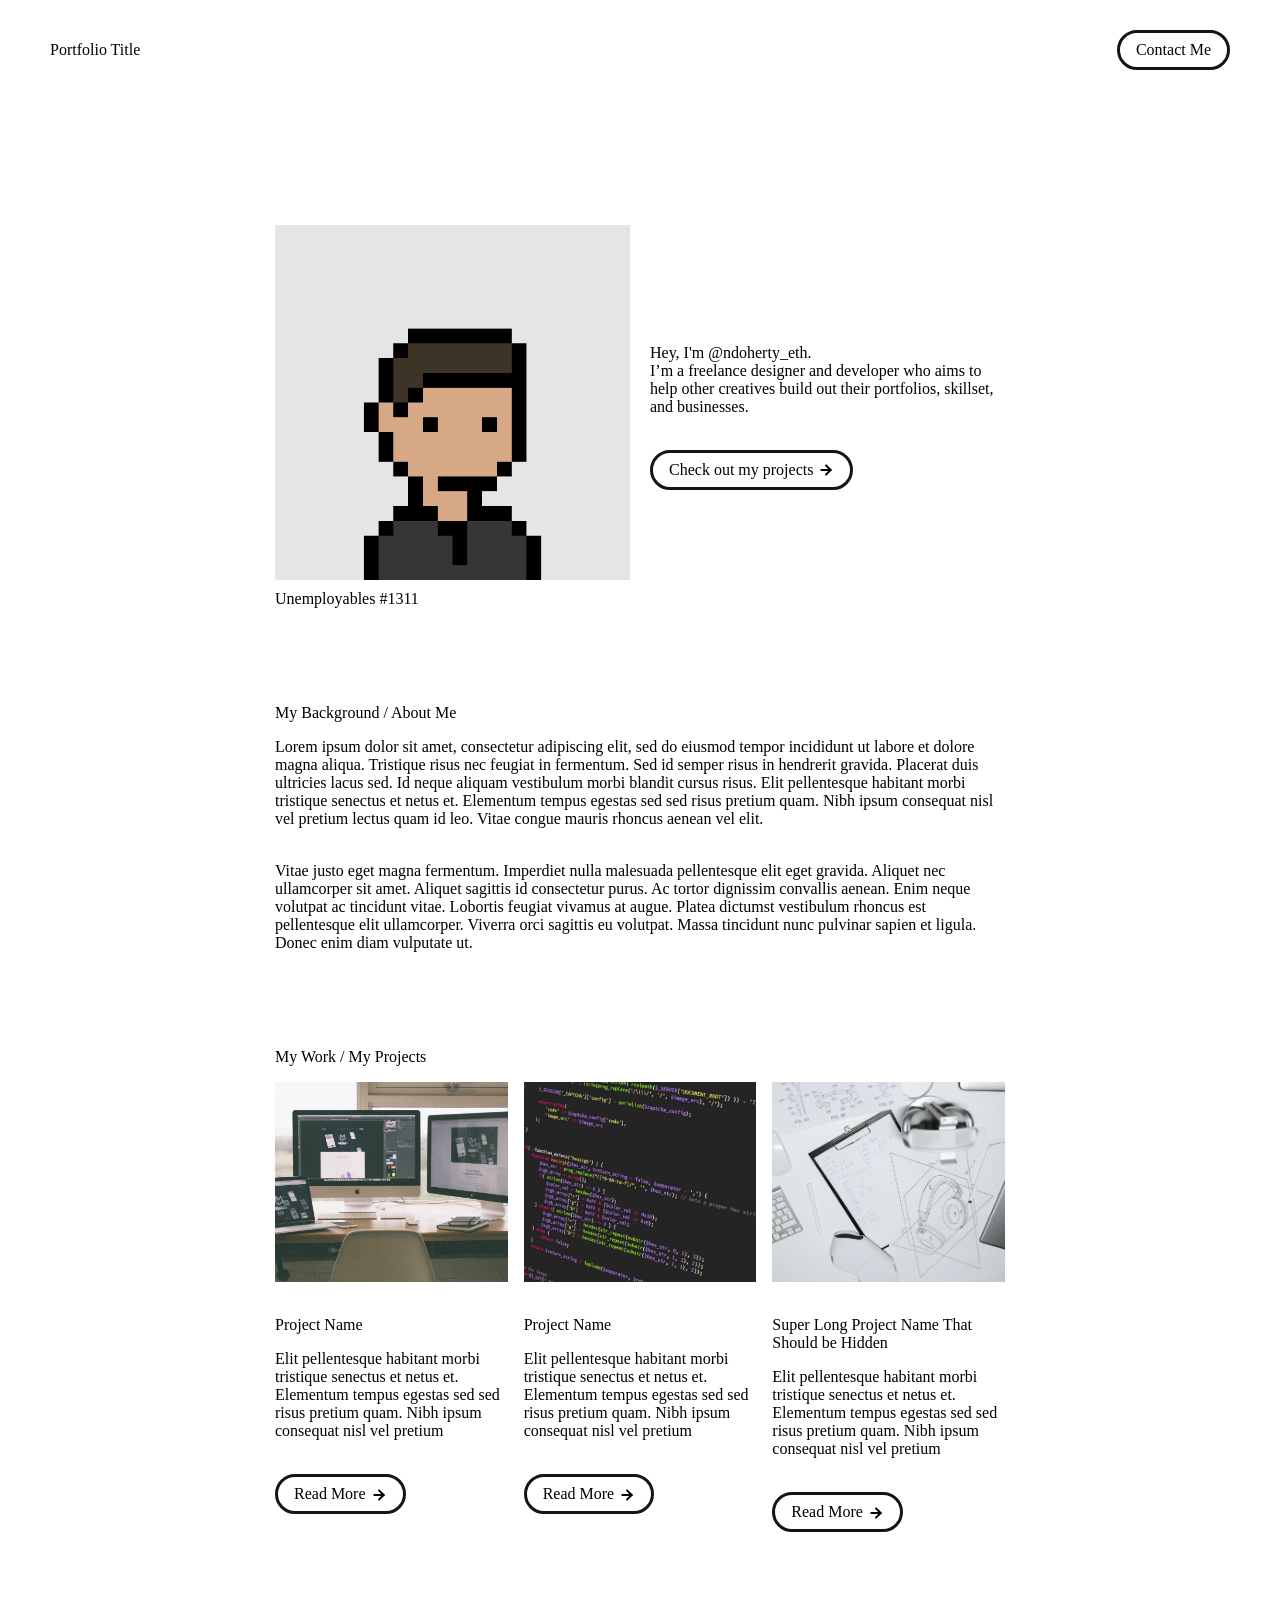
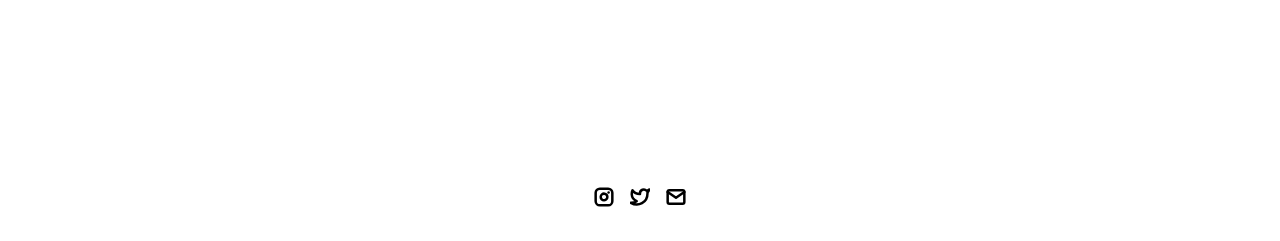
==== index.html @ e349ca85 "init" ====
<!DOCTYPE html>
<html lang="en">
	<head>
		<meta charset="utf-8">

    <!-- 
      TODO

      Upload your Unemployable (or whatever photo you like) to the assets/images folder
      and change the name of the image below to match the uploaded one

      Change the title in the <title> tag to whatever you would like the title of your portfolio to be

      This should be the same across all pages.
     -->
    <link rel="icon" href="./assets/images/1311.png" />
		<title>Unemployables Portfolio</title>
    <meta name="description" content="A portfolio template for the Unemployables community.">
    <meta name="viewport" content="width=device-width, initial-scale=1" />

		<link rel="stylesheet" href="./css/layout.css">
    <link rel="stylesheet" href="./css/typography.css">
    <link rel="stylesheet" href="./css/utilities.css">

		<script defer src="./js/script.js"></script>
	</head>
	<body>
    <!-- NAVBAR -->
    <div class="navbar">
      <a class="nav-title-link" href="./index.html">
        <!-- TODO - Change the "Portfolio Title" to whatever you want displayed in the top left -->
        <span class="nav-title">Portfolio Title</span>
         <!-- TODO - Change the email after 'mailto:' to your email address for contact -->
        <a class="button" href="mailto:whitevans.eth@gmail.com">
          <span class="button-text">Contact Me</span>
        </a>
      </a>
    </div>

    <!-- MAIN PAGE CONTENT -->
    <div id="main-content">

      <!-- PORTFOLIO HEADER -->
      <div id="portfolio-header">
        <div id="portfolio-header-image-container">
          <!-- 
            TODO

            - Change the img "src" attribute to point to the Unemployable image you uploaded (or whatever image).
            - Change the number to point to your Unemployable & replace the OpenSea link with your own
            - If you aren't using an Unemployable as your image, remove the entire "a" element
          -->
          <img src="./assets/images/1311.png" class="portfolio-header-image">
          <a class="no-underline" target="_blank" href="https://opensea.io/assets/0xe0be388ab81c47b0f098d2030a1c9ef190691a8a/1311">
            <span class="image-caption">Unemployables #1311</span>
          </a>
        </div>

          <!-- 
            TODO

            - Change the main-title to whatver you want
            - Change the body-text after that to a quick introduction to what you do
            - Edit the button text if you feel like it. It will link to the projects section below.
          -->
        <div id="portfolio-header-text-container">
            <div class="header-text">
              <span class="main-title">Hey, I'm @ndoherty_eth.</span>
              <div class="body-text">I’m a freelance designer and developer who aims to help other creatives build out their portfolios, skillset, and businesses.</div>
            </div>
            <a class="button" id="my-work-link">
              <span class="button-text">Check out my projects</span> 
              <image src="./assets/icons/arrow-right.svg" class="right-arrow-icon"/>
            </a>
        </div>
      </div>

      <!-- ABOUT SECTION -->
      <!-- 
        TODO

        - Change the subheader-text to whatever header you want
        - Add paragraphs using the <div class="body-text"></div> elements in the "about-section-content"
      -->
      <div id="about-section">
        <span class="subheader-text">My Background / About Me</span>
        <div class="about-section-content">
          <div class="body-text">Lorem ipsum dolor sit amet, consectetur adipiscing elit, sed do eiusmod tempor incididunt ut labore et dolore magna aliqua. Tristique risus nec feugiat in fermentum. Sed id semper risus in hendrerit gravida. Placerat duis ultricies lacus sed. Id neque aliquam vestibulum morbi blandit cursus risus. Elit pellentesque habitant morbi tristique senectus et netus et. Elementum tempus egestas sed sed risus pretium quam. Nibh ipsum consequat nisl vel pretium lectus quam id leo. Vitae congue mauris rhoncus aenean vel elit.</div>
          <div class="body-text">Vitae justo eget magna fermentum. Imperdiet nulla malesuada pellentesque elit eget gravida. Aliquet nec ullamcorper sit amet. Aliquet sagittis id consectetur purus. Ac tortor dignissim convallis aenean. Enim neque volutpat ac tincidunt vitae. Lobortis feugiat vivamus at augue. Platea dictumst vestibulum rhoncus est pellentesque elit ullamcorper. Viverra orci sagittis eu volutpat. Massa tincidunt nunc pulvinar sapien et ligula. Donec enim diam vulputate ut.</div>
        </div>
      </div>

      <!-- PROJECTS / MY WORK SECTION -->
      <div id="my-work-section">
        <!-- TODO - Change the subheader-text to whatever you want the Projects section header to say -->
        <span class="subheader-text">My Work / My Projects</span>

        <div class="projects-container">
          <!-- 
            TODO

            This is where the project cards live. Here's a base level project card for you to copy:
            <div class="project-card">
              <img src="./assets/images/IMAGE_NAME" class="project-image">
              <div class="project-card-text-container">
                <div class="subheader-text project-title">PROJECT_NAME</div>
                <div class="body-text project-card-text">SMALL_PROJECT_DESCRIPTION</div>
              </div>
              <a class="button" href="./project-pages/PROJECT_PAGE_NAME.html">
                <span class="button-text">Read More</span>
                <image src="./assets/icons/arrow-right.svg" class="right-arrow-icon"/>
              </a>
            </div>

            - To add a project to the this area, copy the above, paste it below this comment, and change the following:
                - IMAGE_NAME: the name of the image file in assets/images
                - PROJECT_NAME: the name of the project (keep it short, it only shows 1 line)
                - SMALL_PROJECT_DESCRIPTION: a quick project description (max 4 lines)
                - PROJECT_PAGE_NAME.html: the html filename for the project (must be in project-pages folder)
          -->
          <div class="project-card">
            <img src="./assets/images/desktop.jpeg" class="project-image">
            <div class="project-card-text-container">
              <div class="subheader-text project-title">Project Name</div>
              <div class="body-text project-card-text">Elit pellentesque habitant morbi tristique senectus et netus et. Elementum tempus egestas sed sed risus pretium quam. Nibh ipsum consequat nisl vel pretium</div>
            </div>
            <a class="button" href="./project-pages/project-template.html">
              <span class="button-text">Read More</span>
              <image src="./assets/icons/arrow-right.svg" class="right-arrow-icon"/>
            </a>
          </div>
          <div class="project-card">
            <img src="./assets/images/code.jpeg" class="project-image">
            <div class="project-card-text-container">
              <div class="subheader-text project-title">Project Name</div>
              <div class="body-text project-card-text">Elit pellentesque habitant morbi tristique senectus et netus et. Elementum tempus egestas sed sed risus pretium quam. Nibh ipsum consequat nisl vel pretium</div>
            </div>
            <a class="button" href="./project-pages/project-template.html">
              <span class="button-text">Read More</span>
              <image src="./assets/icons/arrow-right.svg" class="right-arrow-icon"/>
            </a>
          </div>
          <div class="project-card">
            <img src="./assets/images/sketchbook.jpeg" class="project-image">
            <div class="project-card-text-container">
              <div class="subheader-text project-title">Super Long Project Name That Should be Hidden</div>
              <div class="body-text project-card-text">Elit pellentesque habitant morbi tristique senectus et netus et. Elementum tempus egestas sed sed risus pretium quam. Nibh ipsum consequat nisl vel pretium</div>
            </div>
            <a class="button" href="./project-pages/project-template.html">
              <span class="button-text">Read More</span>
              <image src="./assets/icons/arrow-right.svg" class="right-arrow-icon"/>
            </a>
          </div>
        </div>
      </div>
    </div>

    <!-- FOOTER -->
    <div id="footer">
      <!-- 
        TODO - Change href to your Instagram account (can also delete entire "a" element if no Instagram) 

        This should be the same across all pages.
      -->
      <a class="icon-link" target="_blank" href="https://twitter.com/whitevans_eth">
        <image src="./assets/icons/instagram.svg" class="footer-icon"/>
      </a>
      <!-- 
        TODO - Change href to your Twitter account (can also delete entire "a" element if no Twitter) 
      
        This should be the same across all pages.
      -->
      <a class="icon-link" target="_blank" href="https://twitter.com/whitevans_eth">
        <image src="./assets/icons/twitter.svg" class="footer-icon"/>
      </a>
      <!-- 
        TODO - Change the email after "mailto" to your contact email 
      
        This should be the same across all pages.
      -->
      <a class="icon-link" href="mailto:whitevans.eth@gmail.com">
        <image src="./assets/icons/mail.svg" class="footer-icon"/>
      </a>
    </div>

	</body>
</html>
---- css/layout.css ----
* {
  box-sizing: border-box;
}

html {
  text-size-adjust: none;
  -webkit-text-size-adjust: none;
  -moz-text-size-adjust: none;
  -ms-text-size-adjust: none;
}

body {
  margin: 0;
  -webkit-font-smoothing: antialiased;
  -moz-osx-font-smoothing: grayscale;
}




/* Main Page Layout */

#main-content {
  margin: 225px 425px;
  display: flex;
  flex-direction: column;
  gap: 96px;
}




/* Portfolio Header */

#portfolio-header {
  display: flex;
  gap: 20px;
  align-items: center;
}

#portfolio-header-image-container {
  display: flex;
  flex-direction: column;
  gap: 10px;
  flex-basis: 50%;
}

.portfolio-header-image {
  width: 100%;
  height: auto;
}

#portfolio-header-text-container {
  display: flex;
  flex-direction: column;
  gap: 34px;
  flex-basis: 50%;
}




/* About Section */

#about-section {
  display: flex;
  flex-direction: column;
  gap: 16px;
}

.about-section-content {
  display: flex;
  flex-direction: column;
  gap: 34px;
}




/* Project Section */

#my-work-section {
  display: flex;
  flex-direction: column;
  gap: 16px;
}

.projects-container {
  display: flex;
  gap: 34px 16px;
  flex-wrap: wrap;
}

    /* Project Cards */

    .project-card {
      max-width: calc((100% - 32px) / 3);
      display: flex;
      flex-direction: column;
      gap: 34px;
    }

    .project-card-text-container {
      flex-direction: column;
      display: flex;
      gap: 16px
    }

    .project-image {
      width: 100%;
      height: 200px;
      object-fit: cover;
      object-position: center;
    }




/* Project Pages */

#project-header {
  display: flex;
  flex-direction: column;
  gap: 16px;
}

.project-header-image {
  width: 100%;
  height: auto;
}

#project-details {
  display: flex;
  flex-direction: column;
  gap: 16px;
}

.project-details-content {
  display: flex;
  flex-direction: column;
  gap: 34px;
}

    /* Project Gallery */

    #project-gallery {
      display: flex;
      flex-direction: column;
      gap: 16px;
    }

    .project-gallery-content {
      display: flex;
      flex-wrap: wrap;
      gap: 34px 16px;
    }

    .gallery-image-container {
      width: 100%;
      display: flex;
      flex-direction: column;
      gap: 10px;
    }

    .gallery-image-container.half-width {
      width: calc((100% - 16px) / 2);
    }

    .gallery-image {
      width: 100%;
      height: auto;
    }


/* Extra Extra large devices (large laptops and desktops, 1200px and below) */
@media only screen and (max-width: 1600px) {
  #main-content {
    margin: 225px 275px;
  }
}

/* Extra large devices (large laptops and desktops, 1200px and below) */
@media only screen and (max-width: 1200px) {
  #main-content {
    margin: 225px 175px;
  }
}

/* Large devices (laptops/desktops, 1000px and below) */
@media only screen and (max-width: 1000px) {
  #main-content {
    margin: 225px 75px;
  }
}

/* Small devices (portrait tablets and large phones, 800px and below) */
@media only screen and (max-width: 800px) {
  #main-content {
    margin: 150px 50px;
  }

  #portfolio-header {
    flex-direction: column;
  }

  .project-card {
    max-width: calc((100% - 16px) / 2);
  }
}

/* Small devices (portrait tablets and large phones, 600px and below) */
@media only screen and (max-width: 600px) {
  #main-content {
    margin: 125px 20px;
  }

  .project-card {
    max-width: 100%;
  }
}
---- css/utilities.css ----
/* Icons */

.right-arrow-icon {
  width: 16px;
  height: 16px;
  margin-top: 1px;
}

.footer-icon {
  width: 20px;
  height: 20px;
}

a.icon-link {
  transition: transform 200ms ease-in-out;
}

a.icon-link:hover {
  cursor: pointer;
  stroke-width: 5;
  margin: 0;
  transform: rotate(15deg);
}


/* Navbar Styling */

.navbar {
  width: 100%;
  padding: 30px 50px;
  display: flex;
  justify-content: space-between;
  align-items: center;
  position: fixed;
  top: 0;
  left: 0;
}

.nav-title-link {
  color: black;
  text-decoration: none;
}

.nav-title-link:hover {
  text-decoration: underline;
}

/* Small devices (portrait tablets and large phones, 800px and below) */
@media only screen and (max-width: 800px) {
  .navbar {
    padding: 20px 20px;
    background-color: white
  }
}


/* Button Styling */

a.button {
  padding: 8px 16px;
  border: 3px solid #141414;
  border-radius: 50px;
  color: black;
  text-decoration: none;
  width: fit-content;
  display: flex;
  gap: 5px;
  align-items: center;
}

a.button:hover {
  text-decoration: underline;
  text-decoration-thickness: 2px;
  cursor: pointer;
}


/* Footer Styling */

#footer {
  width: 100%;
  display: flex;
  padding: 30px 50px;
  justify-content: center;
  align-items: center;
  gap: 16px;
}

/* Link Styling */
a.no-underline {
  text-decoration: none;
  color: black
}

a.no-underline:hover {
  text-decoration: underline;
  cursor: pointer;
}

/* Small devices (portrait tablets and large phones, 800px and below) */
@media only screen and (max-width: 800px) {
  #footer {
    padding: 20px 20px;
  }
}
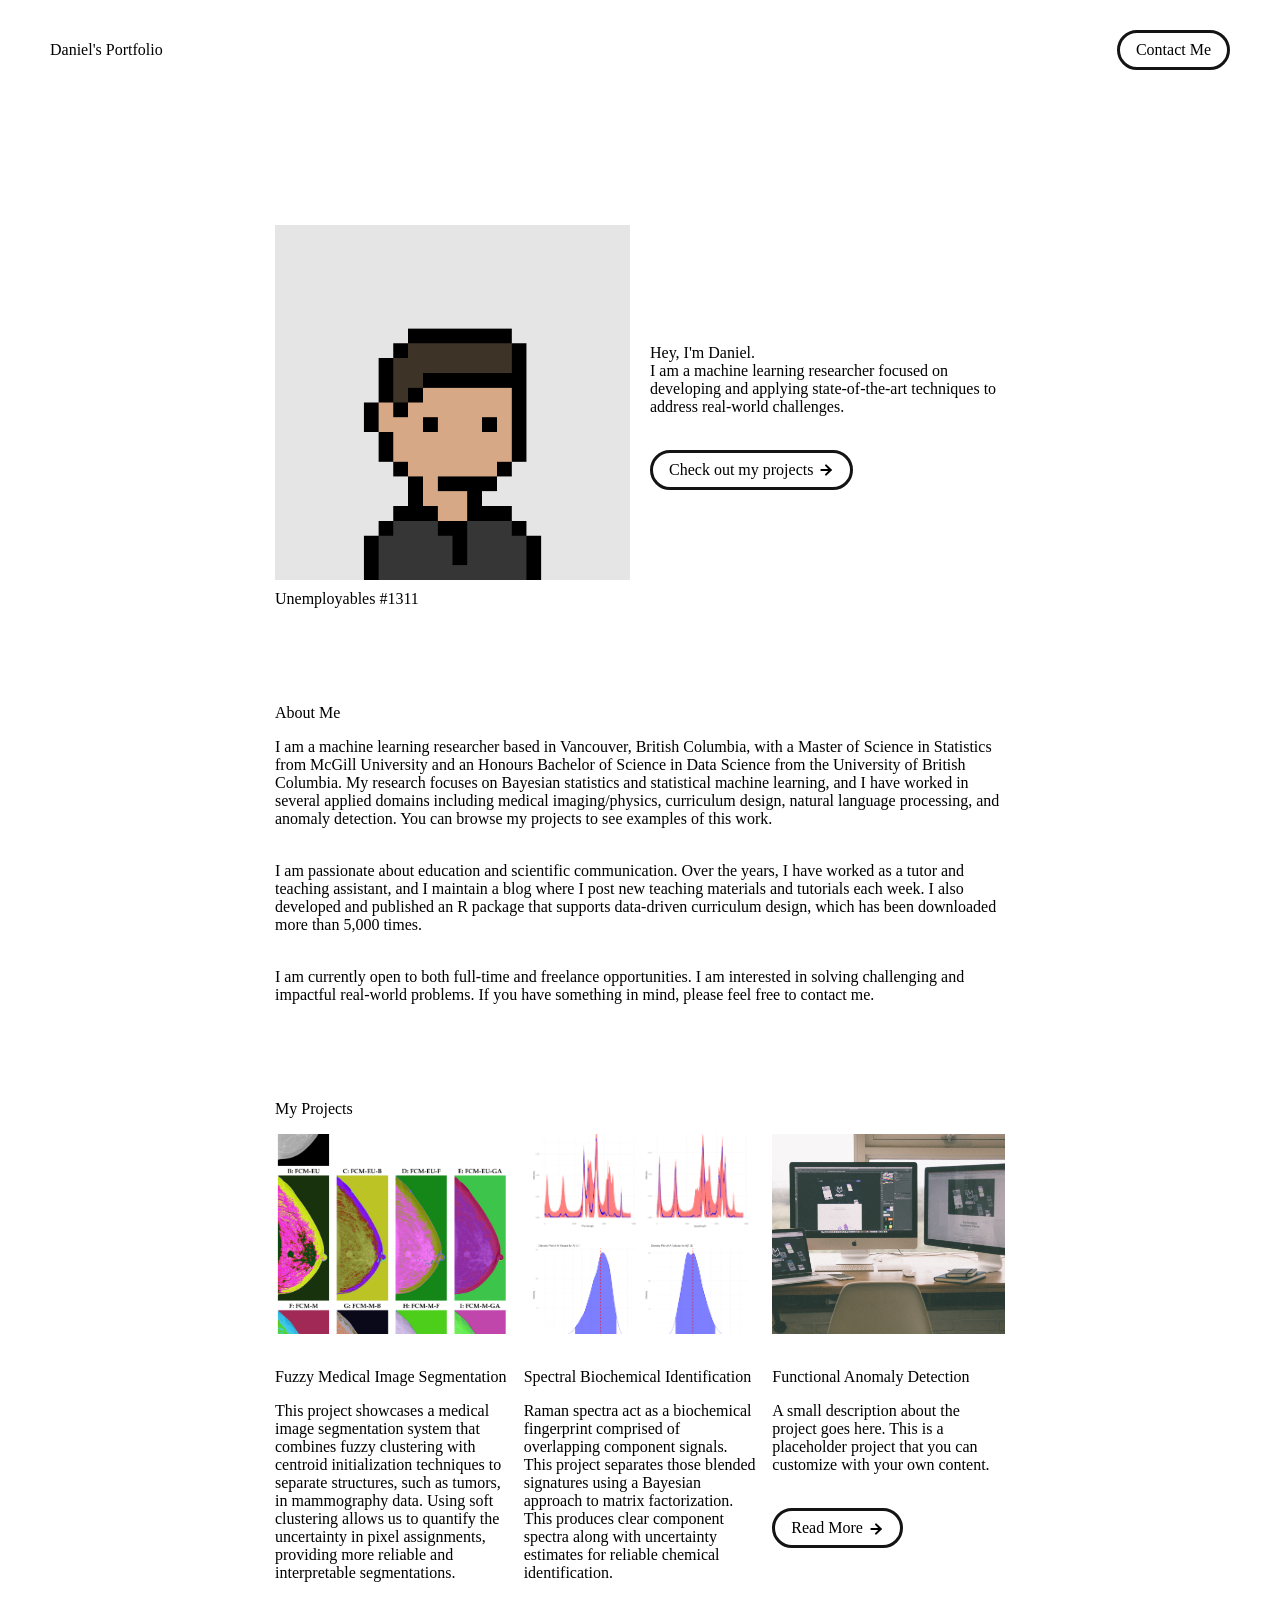
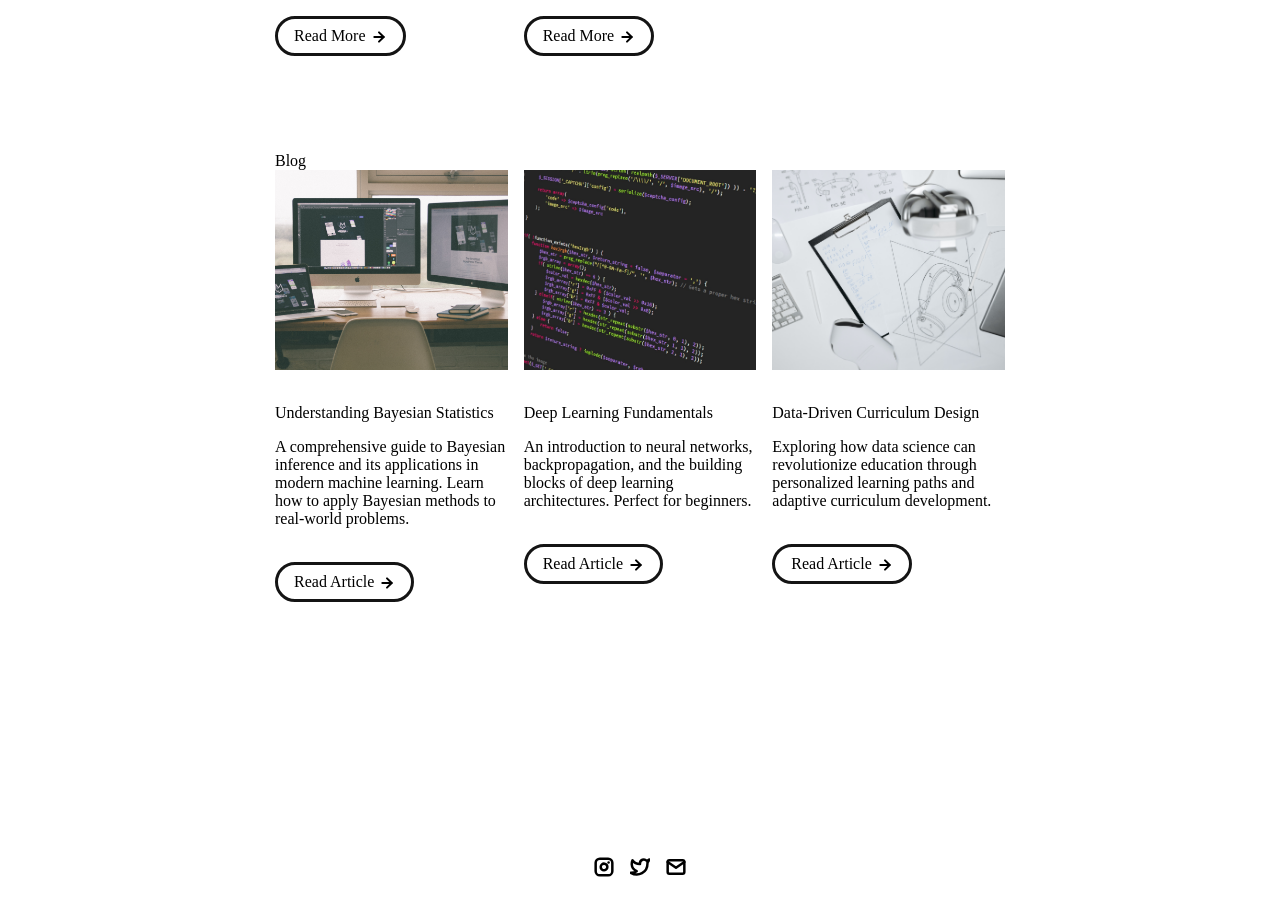
==== commit b70ba32a: "added 3 projects" ====
--- a/index.html
+++ b/index.html
@@ -29,9 +29,9 @@
     <div class="navbar">
       <a class="nav-title-link" href="./index.html">
         <!-- TODO - Change the "Portfolio Title" to whatever you want displayed in the top left -->
-        <span class="nav-title">Portfolio Title</span>
+        <span class="nav-title">Daniel's Portfolio</span>
          <!-- TODO - Change the email after 'mailto:' to your email address for contact -->
-        <a class="button" href="mailto:whitevans.eth@gmail.com">
+        <a class="button" href="mailto:danielakrasnov@outlook.com">
           <span class="button-text">Contact Me</span>
         </a>
       </a>
@@ -65,8 +65,8 @@
           -->
         <div id="portfolio-header-text-container">
             <div class="header-text">
-              <span class="main-title">Hey, I'm @ndoherty_eth.</span>
-              <div class="body-text">I’m a freelance designer and developer who aims to help other creatives build out their portfolios, skillset, and businesses.</div>
+              <span class="main-title">Hey, I'm Daniel.</span>
+              <div class="body-text">I am a machine learning researcher focused on developing and applying state-of-the-art techniques to address real-world challenges.</div>
             </div>
             <a class="button" id="my-work-link">
               <span class="button-text">Check out my projects</span> 
@@ -83,17 +83,18 @@
         - Add paragraphs using the <div class="body-text"></div> elements in the "about-section-content"
       -->
       <div id="about-section">
-        <span class="subheader-text">My Background / About Me</span>
+        <span class="subheader-text">About Me</span>
         <div class="about-section-content">
-          <div class="body-text">Lorem ipsum dolor sit amet, consectetur adipiscing elit, sed do eiusmod tempor incididunt ut labore et dolore magna aliqua. Tristique risus nec feugiat in fermentum. Sed id semper risus in hendrerit gravida. Placerat duis ultricies lacus sed. Id neque aliquam vestibulum morbi blandit cursus risus. Elit pellentesque habitant morbi tristique senectus et netus et. Elementum tempus egestas sed sed risus pretium quam. Nibh ipsum consequat nisl vel pretium lectus quam id leo. Vitae congue mauris rhoncus aenean vel elit.</div>
-          <div class="body-text">Vitae justo eget magna fermentum. Imperdiet nulla malesuada pellentesque elit eget gravida. Aliquet nec ullamcorper sit amet. Aliquet sagittis id consectetur purus. Ac tortor dignissim convallis aenean. Enim neque volutpat ac tincidunt vitae. Lobortis feugiat vivamus at augue. Platea dictumst vestibulum rhoncus est pellentesque elit ullamcorper. Viverra orci sagittis eu volutpat. Massa tincidunt nunc pulvinar sapien et ligula. Donec enim diam vulputate ut.</div>
+          <div class="body-text">I am a machine learning researcher based in Vancouver, British Columbia, with a Master of Science in Statistics from McGill University and an Honours Bachelor of Science in Data Science from the University of British Columbia. My research focuses on Bayesian statistics and statistical machine learning, and I have worked in several applied domains including medical imaging/physics, curriculum design, natural language processing, and anomaly detection. You can browse my projects to see examples of this work.</div>
+          <div class="body-text">I am passionate about education and scientific communication. Over the years, I have worked as a tutor and teaching assistant, and I maintain a blog where I post new teaching materials and tutorials each week. I also developed and published an R package that supports data-driven curriculum design, which has been downloaded more than 5,000 times.</div>
+           <div class="body-text">I am currently open to both full-time and freelance opportunities. I am interested in solving challenging and impactful real-world problems. If you have something in mind, please feel free to contact me.</div>
         </div>
       </div>
 
       <!-- PROJECTS / MY WORK SECTION -->
       <div id="my-work-section">
         <!-- TODO - Change the subheader-text to whatever you want the Projects section header to say -->
-        <span class="subheader-text">My Work / My Projects</span>
+        <span class="subheader-text">My Projects</span>
 
         <div class="projects-container">
           <!-- 
@@ -111,6 +112,7 @@
                 <image src="./assets/icons/arrow-right.svg" class="right-arrow-icon"/>
               </a>
             </div>
+            
 
             - To add a project to the this area, copy the above, paste it below this comment, and change the following:
                 - IMAGE_NAME: the name of the image file in assets/images
@@ -118,36 +120,82 @@
                 - SMALL_PROJECT_DESCRIPTION: a quick project description (max 4 lines)
                 - PROJECT_PAGE_NAME.html: the html filename for the project (must be in project-pages folder)
           -->
+
+               <div class="project-card">
+              <img src="./assets/images/entropy.png" class="project-image">
+              <div class="project-card-text-container">
+                <div class="subheader-text project-title">Fuzzy Medical Image Segmentation</div>
+                <div class="body-text project-card-text">This project showcases a medical image segmentation system that combines fuzzy clustering with centroid initialization techniques to separate structures, such as tumors, in mammography data. Using soft clustering allows us to quantify the uncertainty in pixel assignments, providing more reliable and interpretable segmentations.</div>
+              </div>
+              <a class="button" href="./project-pages/project-1.html">
+                <span class="button-text">Read More</span>
+                <image src="./assets/icons/arrow-right.svg" class="right-arrow-icon"/>
+              </a>
+            </div>
+
+          <div class="project-card">
+            <img src="./assets/images/project-2-img-1.PNG" class="project-image">
+            <div class="project-card-text-container">
+              <div class="subheader-text project-title">Spectral Biochemical Identification</div>
+              <div class="body-text project-card-text">Raman spectra act as a biochemical fingerprint comprised of overlapping component signals. This project separates those blended signatures using a Bayesian approach to matrix factorization. This produces clear component spectra along with uncertainty estimates for reliable chemical identification.  
+
+              </div>
+            </div>
+            <a class="button" href="./project-pages/project-2.html">
+              <span class="button-text">Read More</span>
+              <image src="./assets/icons/arrow-right.svg" class="right-arrow-icon"/>
+            </a>
+          </div>
+
           <div class="project-card">
             <img src="./assets/images/desktop.jpeg" class="project-image">
             <div class="project-card-text-container">
-              <div class="subheader-text project-title">Project Name</div>
-              <div class="body-text project-card-text">Elit pellentesque habitant morbi tristique senectus et netus et. Elementum tempus egestas sed sed risus pretium quam. Nibh ipsum consequat nisl vel pretium</div>
-            </div>
-            <a class="button" href="./project-pages/project-template.html">
+              <div class="subheader-text project-title">Functional Anomaly Detection</div>
+              <div class="body-text project-card-text">A small description about the project goes here. This is a placeholder project that you can customize with your own content.</div>
+            </div>
+            <a class="button" href="./project-pages/project-3.html">
               <span class="button-text">Read More</span>
               <image src="./assets/icons/arrow-right.svg" class="right-arrow-icon"/>
             </a>
           </div>
+        </div>
+      </div>
+
+      <!-- BLOG SECTION -->
+      <div id="blog-section">
+        <span class="subheader-text">Blog</span>
+
+        <div class="projects-container">
+          <div class="project-card">
+            <img src="./assets/images/desktop.jpeg" class="project-image">
+            <div class="project-card-text-container">
+              <div class="subheader-text project-title">Understanding Bayesian Statistics</div>
+              <div class="body-text project-card-text">A comprehensive guide to Bayesian inference and its applications in modern machine learning. Learn how to apply Bayesian methods to real-world problems.</div>
+            </div>
+            <a class="button" href="./blog-pages/article-1.html">
+              <span class="button-text">Read Article</span>
+              <image src="./assets/icons/arrow-right.svg" class="right-arrow-icon"/>
+            </a>
+          </div>
           <div class="project-card">
             <img src="./assets/images/code.jpeg" class="project-image">
             <div class="project-card-text-container">
-              <div class="subheader-text project-title">Project Name</div>
-              <div class="body-text project-card-text">Elit pellentesque habitant morbi tristique senectus et netus et. Elementum tempus egestas sed sed risus pretium quam. Nibh ipsum consequat nisl vel pretium</div>
-            </div>
-            <a class="button" href="./project-pages/project-template.html">
-              <span class="button-text">Read More</span>
+              <div class="subheader-text project-title">Deep Learning Fundamentals</div>
+              <div class="body-text project-card-text">An introduction to neural networks, backpropagation, and the building blocks of deep learning architectures. Perfect for beginners.</div>
+            </div>
+            <a class="button" href="./blog-pages/article-2.html">
+              <span class="button-text">Read Article</span>
               <image src="./assets/icons/arrow-right.svg" class="right-arrow-icon"/>
             </a>
           </div>
           <div class="project-card">
             <img src="./assets/images/sketchbook.jpeg" class="project-image">
             <div class="project-card-text-container">
-              <div class="subheader-text project-title">Super Long Project Name That Should be Hidden</div>
-              <div class="body-text project-card-text">Elit pellentesque habitant morbi tristique senectus et netus et. Elementum tempus egestas sed sed risus pretium quam. Nibh ipsum consequat nisl vel pretium</div>
-            </div>
-            <a class="button" href="./project-pages/project-template.html">
-              <span class="button-text">Read More</span>
+              <div class="subheader-text project-title">Data-Driven Curriculum Design</div>
+              <div class="body-text project-card-text">Exploring how data science can revolutionize education through personalized learning paths and adaptive curriculum development.</div>
+            </div>
+            <a class="button" href="./blog-pages/article-3.html">
+              <span class="button-text">Read Article</span>
               <image src="./assets/icons/arrow-right.svg" class="right-arrow-icon"/>
             </a>
           </div>
@@ -178,7 +226,7 @@
       
         This should be the same across all pages.
       -->
-      <a class="icon-link" href="mailto:whitevans.eth@gmail.com">
+      <a class="icon-link" href="mailto:danielakrasnov@outlook.com">
         <image src="./assets/icons/mail.svg" class="footer-icon"/>
       </a>
     </div>
--- a/css/layout.css
+++ b/css/layout.css
@@ -126,6 +126,7 @@
 
 .project-header-image {
   width: 100%;
+  max-width: 600px;
   height: auto;
 }
 
@@ -168,6 +169,7 @@
 
     .gallery-image {
       width: 100%;
+      max-width: 500px;
       height: auto;
     }
 
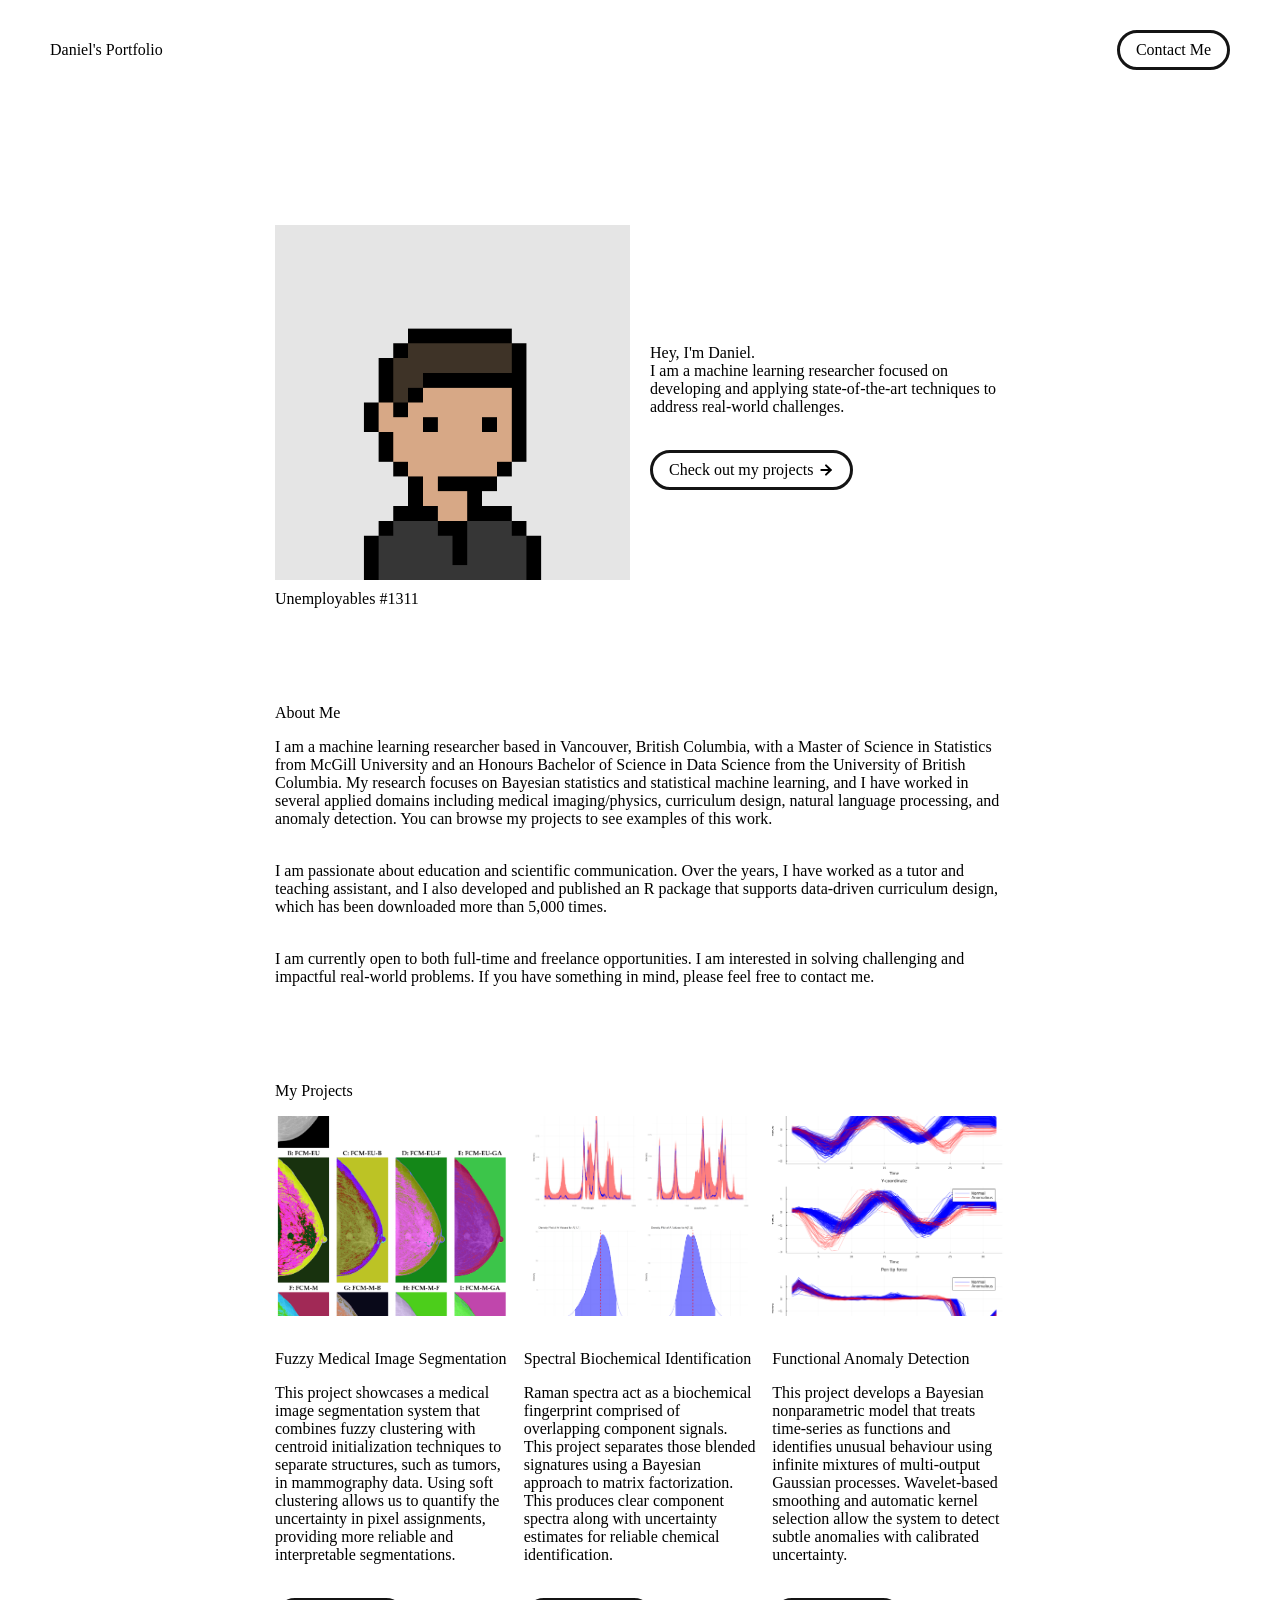
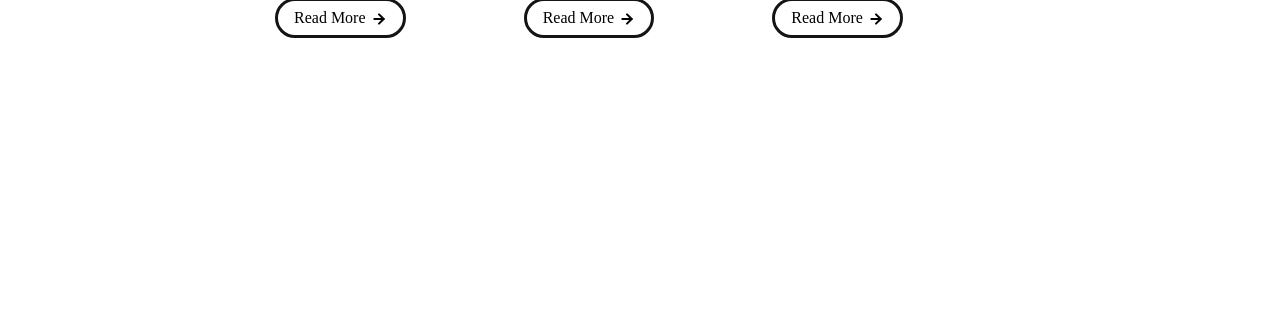
==== commit 67e420c2: "base done" ====
--- a/index.html
+++ b/index.html
@@ -86,7 +86,8 @@
         <span class="subheader-text">About Me</span>
         <div class="about-section-content">
           <div class="body-text">I am a machine learning researcher based in Vancouver, British Columbia, with a Master of Science in Statistics from McGill University and an Honours Bachelor of Science in Data Science from the University of British Columbia. My research focuses on Bayesian statistics and statistical machine learning, and I have worked in several applied domains including medical imaging/physics, curriculum design, natural language processing, and anomaly detection. You can browse my projects to see examples of this work.</div>
-          <div class="body-text">I am passionate about education and scientific communication. Over the years, I have worked as a tutor and teaching assistant, and I maintain a blog where I post new teaching materials and tutorials each week. I also developed and published an R package that supports data-driven curriculum design, which has been downloaded more than 5,000 times.</div>
+          <div class="body-text">I am passionate about education and scientific communication. Over the years, I have worked as a tutor and teaching assistant, and I also developed and published an R package that supports data-driven curriculum design, which has been downloaded more than 5,000 times.</div>
+          <!-- <div class="body-text">I am passionate about education and scientific communication. Over the years, I have worked as a tutor and teaching assistant, and I maintain a blog where I post new teaching materials and tutorials each week. I also developed and published an R package that supports data-driven curriculum design, which has been downloaded more than 5,000 times.</div> -->
            <div class="body-text">I am currently open to both full-time and freelance opportunities. I am interested in solving challenging and impactful real-world problems. If you have something in mind, please feel free to contact me.</div>
         </div>
       </div>
@@ -148,10 +149,10 @@
           </div>
 
           <div class="project-card">
-            <img src="./assets/images/desktop.jpeg" class="project-image">
+            <img src="./assets/images/project-3-img-1.png" class="project-image">
             <div class="project-card-text-container">
               <div class="subheader-text project-title">Functional Anomaly Detection</div>
-              <div class="body-text project-card-text">A small description about the project goes here. This is a placeholder project that you can customize with your own content.</div>
+              <div class="body-text project-card-text">This project develops a Bayesian nonparametric model that treats time-series as functions and identifies unusual behaviour using infinite mixtures of multi-output Gaussian processes. Wavelet-based smoothing and automatic kernel selection allow the system to detect subtle anomalies with calibrated uncertainty.</div>
             </div>
             <a class="button" href="./project-pages/project-3.html">
               <span class="button-text">Read More</span>
@@ -162,7 +163,7 @@
       </div>
 
       <!-- BLOG SECTION -->
-      <div id="blog-section">
+      <!-- <div id="blog-section">
         <span class="subheader-text">Blog</span>
 
         <div class="projects-container">
@@ -200,35 +201,11 @@
             </a>
           </div>
         </div>
-      </div>
+      </div> -->
     </div>
 
     <!-- FOOTER -->
     <div id="footer">
-      <!-- 
-        TODO - Change href to your Instagram account (can also delete entire "a" element if no Instagram) 
-
-        This should be the same across all pages.
-      -->
-      <a class="icon-link" target="_blank" href="https://twitter.com/whitevans_eth">
-        <image src="./assets/icons/instagram.svg" class="footer-icon"/>
-      </a>
-      <!-- 
-        TODO - Change href to your Twitter account (can also delete entire "a" element if no Twitter) 
-      
-        This should be the same across all pages.
-      -->
-      <a class="icon-link" target="_blank" href="https://twitter.com/whitevans_eth">
-        <image src="./assets/icons/twitter.svg" class="footer-icon"/>
-      </a>
-      <!-- 
-        TODO - Change the email after "mailto" to your contact email 
-      
-        This should be the same across all pages.
-      -->
-      <a class="icon-link" href="mailto:danielakrasnov@outlook.com">
-        <image src="./assets/icons/mail.svg" class="footer-icon"/>
-      </a>
     </div>
 
 	</body>
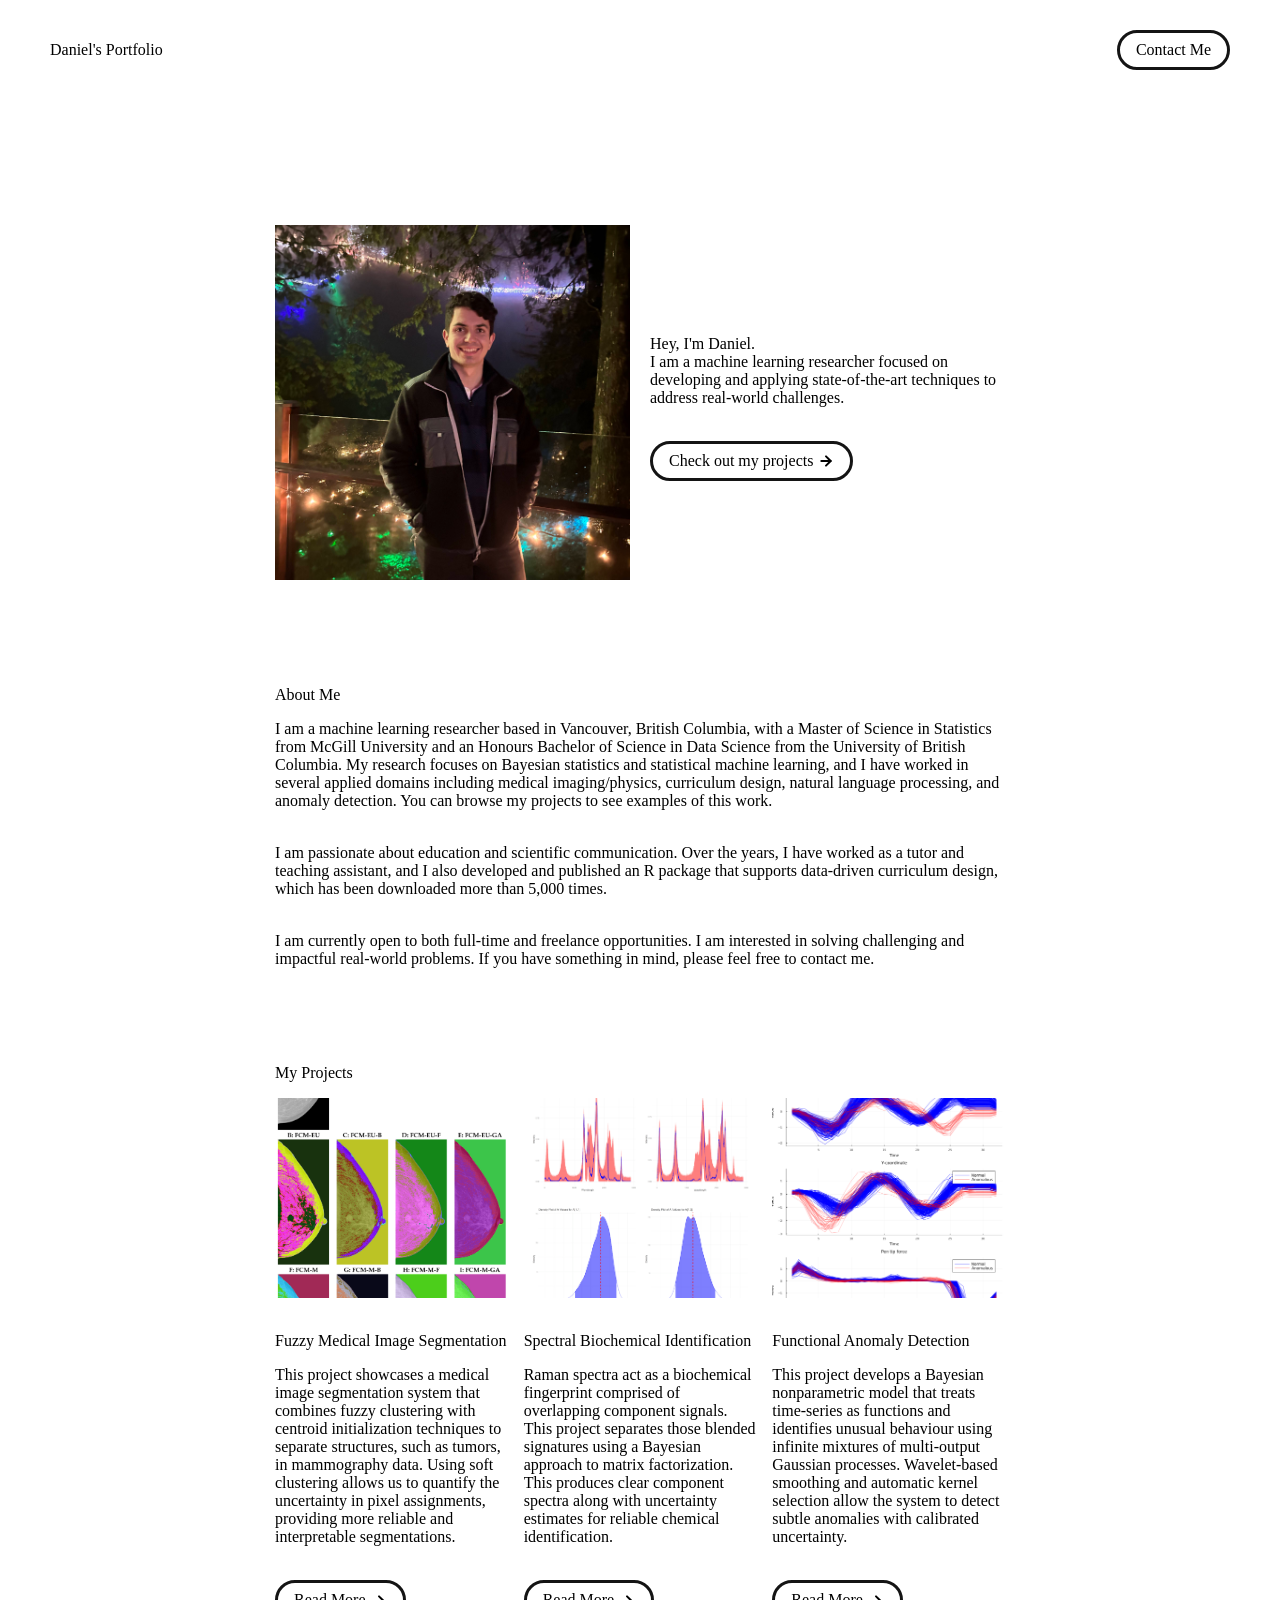
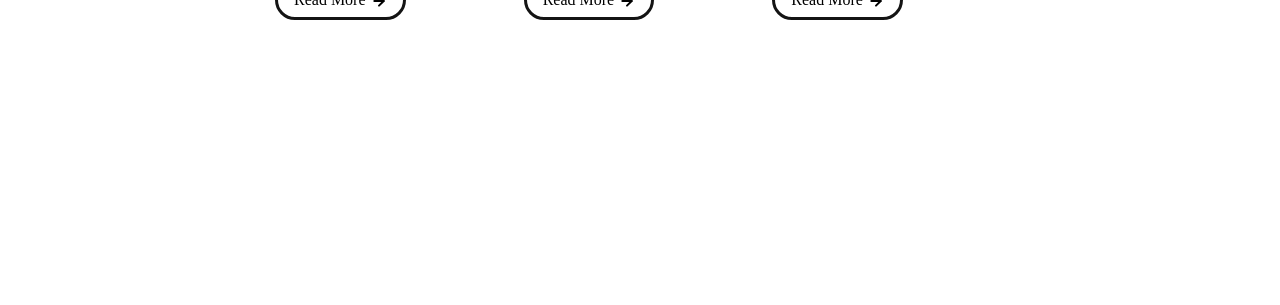
==== commit 7d78529f: "added project 2" ====
--- a/index.html
+++ b/index.html
@@ -13,8 +13,8 @@
 
       This should be the same across all pages.
      -->
-    <link rel="icon" href="./assets/images/1311.png" />
-		<title>Unemployables Portfolio</title>
+    <!-- <link rel="icon" href="./assets/images/1311.png" /> -->
+		<title>Daniel's Portfolio</title>
     <meta name="description" content="A portfolio template for the Unemployables community.">
     <meta name="viewport" content="width=device-width, initial-scale=1" />
 
@@ -50,9 +50,9 @@
             - Change the number to point to your Unemployable & replace the OpenSea link with your own
             - If you aren't using an Unemployable as your image, remove the entire "a" element
           -->
-          <img src="./assets/images/1311.png" class="portfolio-header-image">
+          <img src="./assets/images/Profile Pics-1-001/Profile Pics/profpic3.HEIC" class="portfolio-header-image">
           <a class="no-underline" target="_blank" href="https://opensea.io/assets/0xe0be388ab81c47b0f098d2030a1c9ef190691a8a/1311">
-            <span class="image-caption">Unemployables #1311</span>
+            <span class="image-caption"></span>
           </a>
         </div>
 
@@ -128,7 +128,7 @@
                 <div class="subheader-text project-title">Fuzzy Medical Image Segmentation</div>
                 <div class="body-text project-card-text">This project showcases a medical image segmentation system that combines fuzzy clustering with centroid initialization techniques to separate structures, such as tumors, in mammography data. Using soft clustering allows us to quantify the uncertainty in pixel assignments, providing more reliable and interpretable segmentations.</div>
               </div>
-              <a class="button" href="./project-pages/project-1.html">
+              <a class="button" href="./assets/projects/FCM project/example.html">
                 <span class="button-text">Read More</span>
                 <image src="./assets/icons/arrow-right.svg" class="right-arrow-icon"/>
               </a>
@@ -154,7 +154,7 @@
               <div class="subheader-text project-title">Functional Anomaly Detection</div>
               <div class="body-text project-card-text">This project develops a Bayesian nonparametric model that treats time-series as functions and identifies unusual behaviour using infinite mixtures of multi-output Gaussian processes. Wavelet-based smoothing and automatic kernel selection allow the system to detect subtle anomalies with calibrated uncertainty.</div>
             </div>
-            <a class="button" href="./project-pages/project-3.html">
+            <a class="button" href="./assets/projects/WICMAD Project/wicmad_method_example.html">
               <span class="button-text">Read More</span>
               <image src="./assets/icons/arrow-right.svg" class="right-arrow-icon"/>
             </a>
--- a/css/layout.css
+++ b/css/layout.css
@@ -48,6 +48,18 @@
 .portfolio-header-image {
   width: 100%;
   height: auto;
+  /* Crop options - choose one style: */
+  
+  /* Option 1: Square crop */
+  aspect-ratio: 1;
+  object-fit: cover;
+  object-position: center;
+  
+  /* Option 2: Circular crop (round profile picture) - uncomment to use */
+  /* border-radius: 50%; */
+  
+  /* Option 3: Custom aspect ratio (e.g., 4:3) - uncomment and modify */
+  /* aspect-ratio: 4 / 3; */
 }
 
 #portfolio-header-text-container {
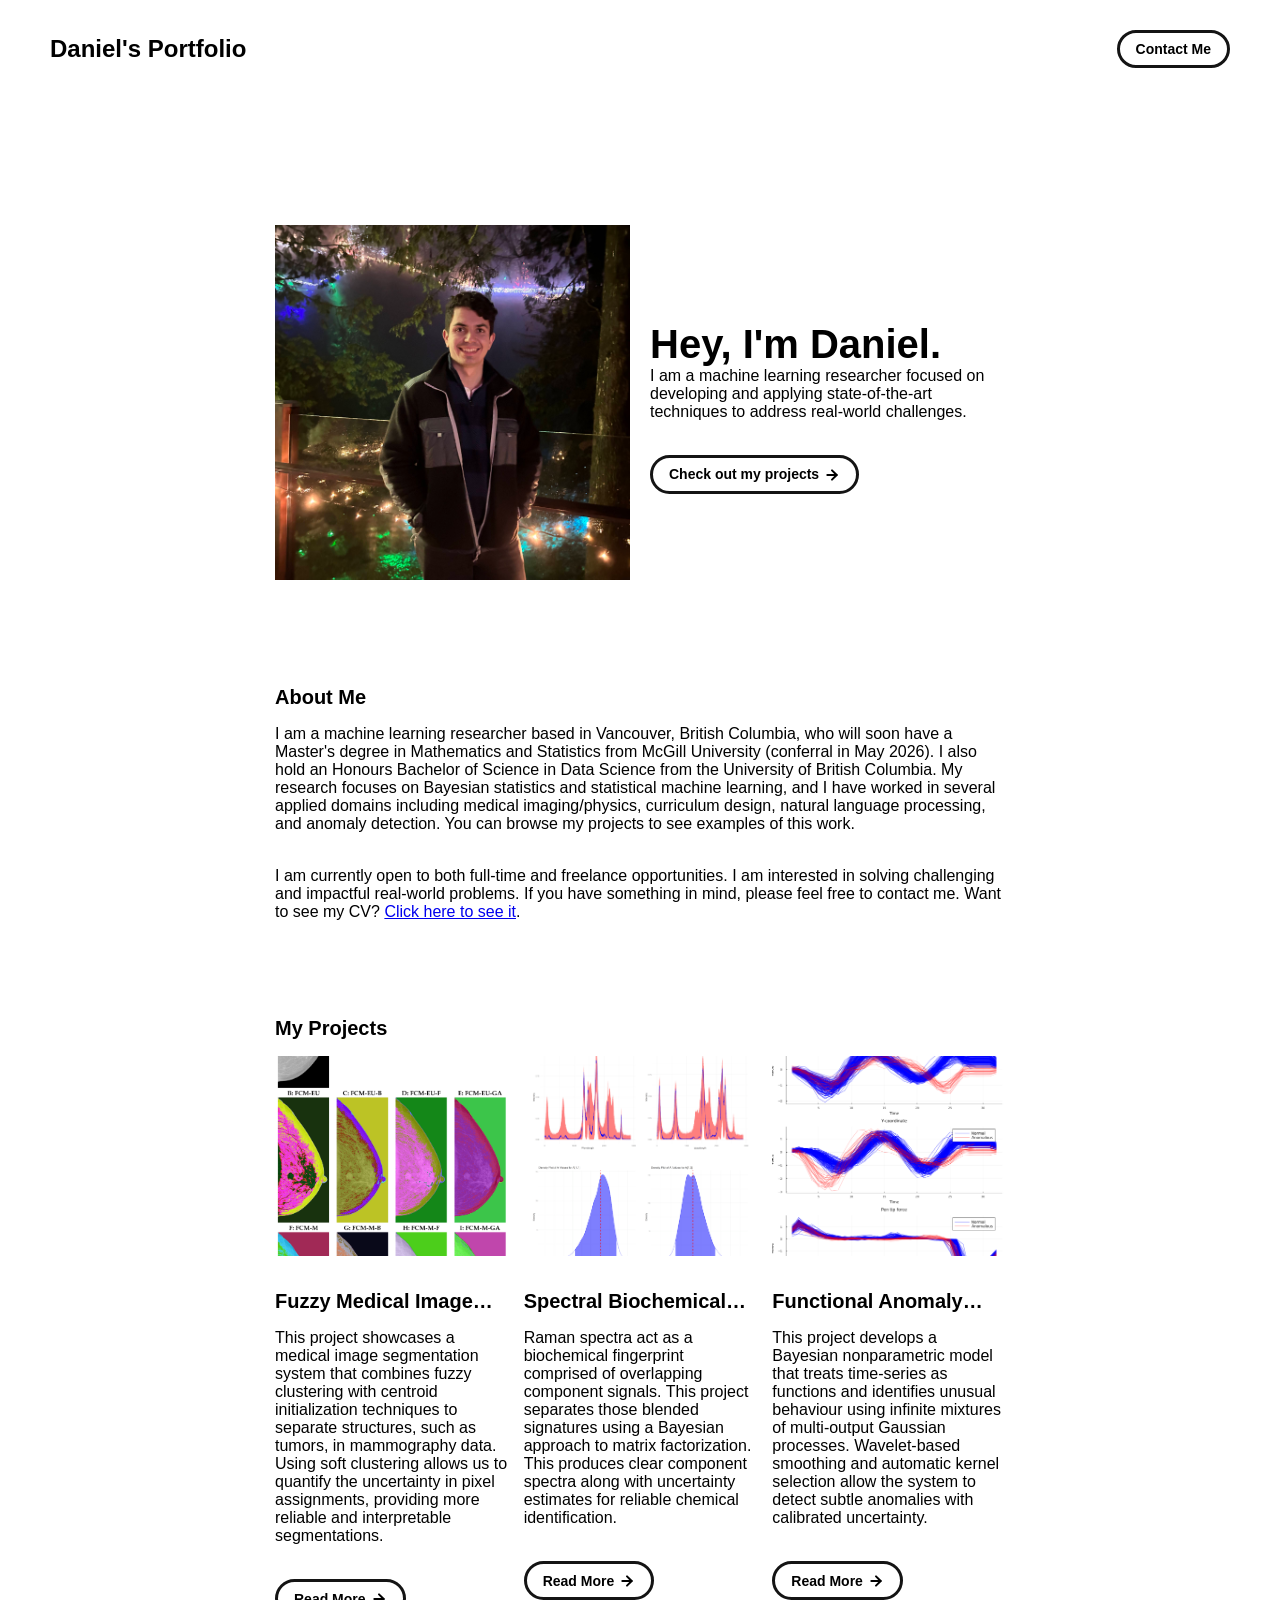
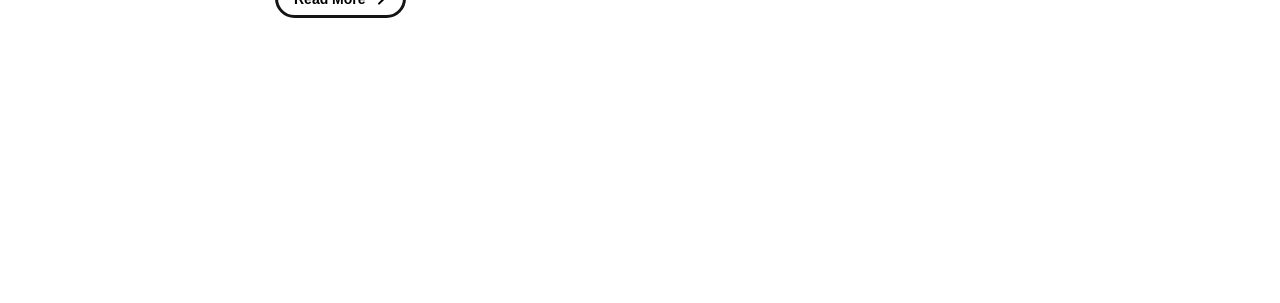
==== commit 5a4fce6b: "added cv" ====
--- a/index.html
+++ b/index.html
@@ -85,12 +85,11 @@
       <div id="about-section">
         <span class="subheader-text">About Me</span>
         <div class="about-section-content">
-          <div class="body-text">I am a machine learning researcher based in Vancouver, British Columbia, with a Master of Science in Statistics from McGill University and an Honours Bachelor of Science in Data Science from the University of British Columbia. My research focuses on Bayesian statistics and statistical machine learning, and I have worked in several applied domains including medical imaging/physics, curriculum design, natural language processing, and anomaly detection. You can browse my projects to see examples of this work.</div>
-          <div class="body-text">I am passionate about education and scientific communication. Over the years, I have worked as a tutor and teaching assistant, and I also developed and published an R package that supports data-driven curriculum design, which has been downloaded more than 5,000 times.</div>
-          <!-- <div class="body-text">I am passionate about education and scientific communication. Over the years, I have worked as a tutor and teaching assistant, and I maintain a blog where I post new teaching materials and tutorials each week. I also developed and published an R package that supports data-driven curriculum design, which has been downloaded more than 5,000 times.</div> -->
-           <div class="body-text">I am currently open to both full-time and freelance opportunities. I am interested in solving challenging and impactful real-world problems. If you have something in mind, please feel free to contact me.</div>
+          <div class="body-text">I am a machine learning researcher based in Vancouver, British Columbia, who will soon have a Master's degree in Mathematics and Statistics from McGill University (conferral in May 2026). I also hold an Honours Bachelor of Science in Data Science from the University of British Columbia. My research focuses on Bayesian statistics and statistical machine learning, and I have worked in several applied domains including medical imaging/physics, curriculum design, natural language processing, and anomaly detection. You can browse my projects to see examples of this work.</div>
+           <div class="body-text">I am currently open to both full-time and freelance opportunities. I am interested in solving challenging and impactful real-world problems. If you have something in mind, please feel free to contact me. Want to see my CV? <a href="./assets/projects/Daniel_Krasnov_CV.pdf" class="cv-link" target="_blank">Click here to see it</a>.</div>
         </div>
       </div>
+
 
       <!-- PROJECTS / MY WORK SECTION -->
       <div id="my-work-section">
@@ -142,7 +141,7 @@
 
               </div>
             </div>
-            <a class="button" href="./project-pages/project-2.html">
+            <a class="button" href="./assets/projects/GBR-NMF/project-4.html">
               <span class="button-text">Read More</span>
               <image src="./assets/icons/arrow-right.svg" class="right-arrow-icon"/>
             </a>
--- a/css/layout.css
+++ b/css/layout.css
@@ -86,6 +86,20 @@
   gap: 34px;
 }
 
+/* Skills Section */
+
+#skills-section {
+  display: flex;
+  flex-direction: column;
+  gap: 16px;
+}
+
+.skills-section-content {
+  display: flex;
+  flex-direction: column;
+  gap: 34px;
+}
+
 
 
 
--- a/css/typography.css
+++ b/css/typography.css
@@ -0,0 +1,45 @@
+body {
+  font-family: "Helvetica Neue", Helvetica, Arial, sans-serif;
+}
+
+.nav-title {
+  font-weight: 700;
+  font-size: 24px;
+}
+
+.button-text {
+  font-size: 14px;
+  font-weight: 700;
+}
+
+.image-caption {
+  font-size: 14px;
+  font-weight: 500;
+}
+
+.main-title {
+  font-size: 40px;
+  font-weight: 700;
+}
+
+.subheader-text {
+  font-size: 20px;
+  font-weight: 700;
+}
+
+.body-text {
+  font-size: 16px;
+  font-weight: 500;
+}
+
+.project-card-text {
+  /* Removed line-clamp restriction to allow full text display */
+}
+
+.project-title {
+  overflow: hidden;
+  text-overflow: ellipsis;
+  display: -webkit-box;
+  -webkit-line-clamp: 1;
+  -webkit-box-orient: vertical;
+}
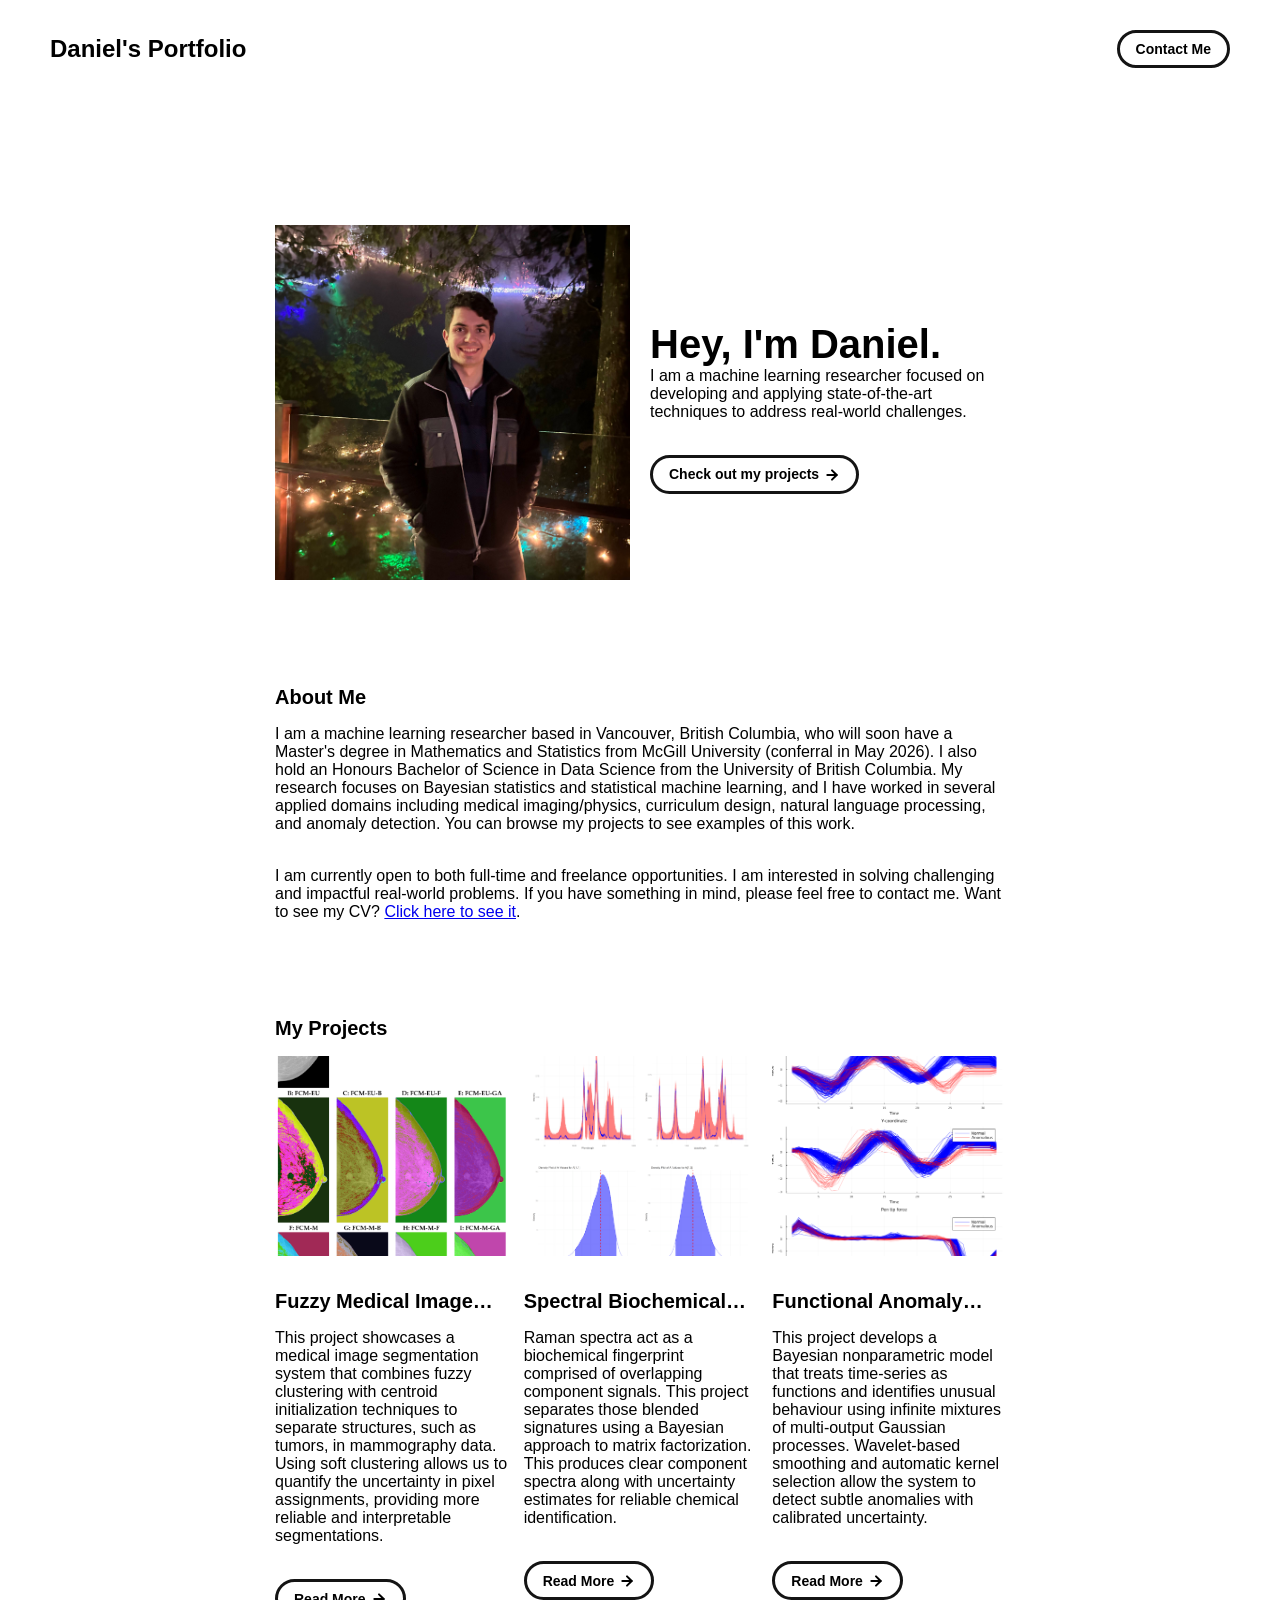
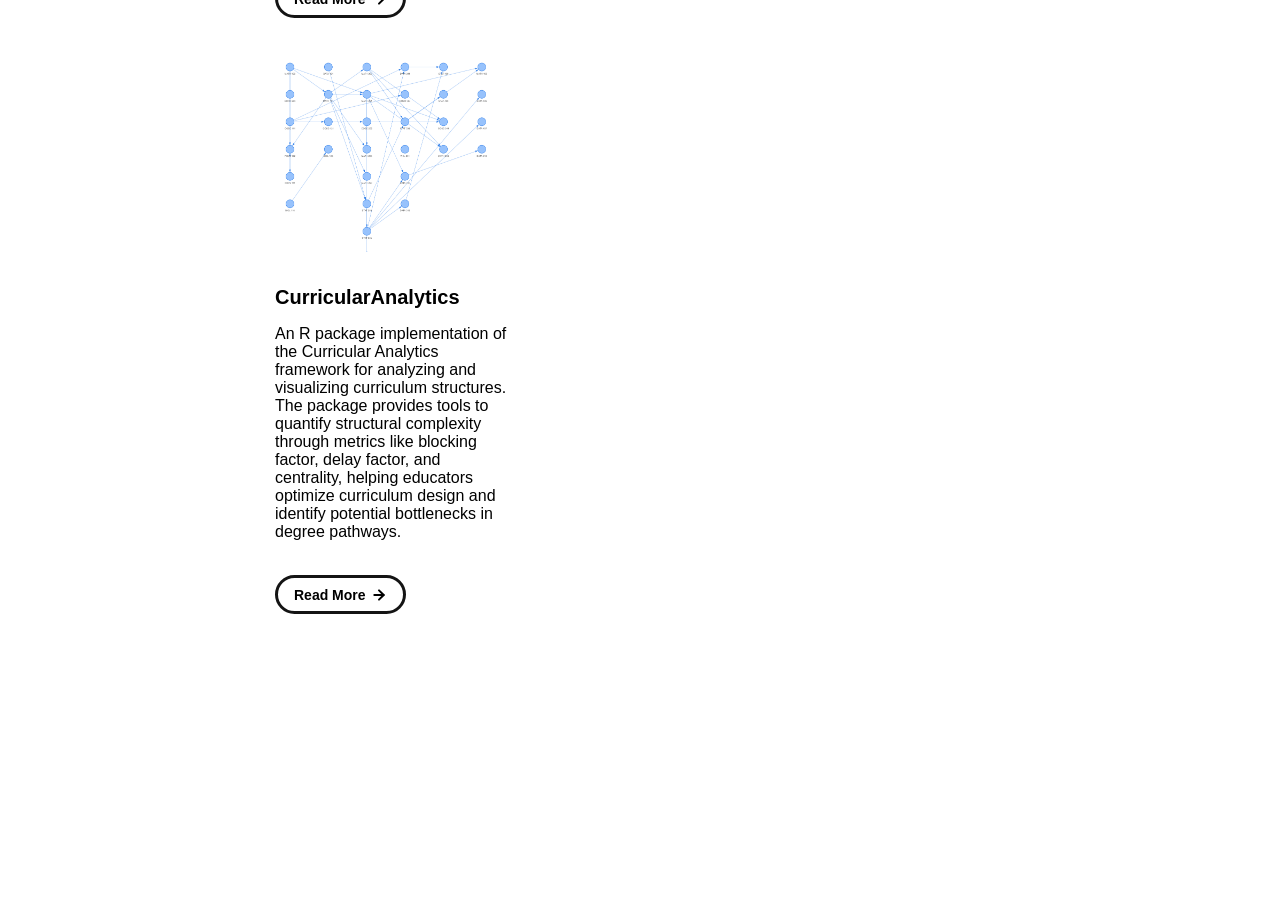
==== commit a502edcf: "Added CA project" ====
--- a/index.html
+++ b/index.html
@@ -158,6 +158,18 @@
               <image src="./assets/icons/arrow-right.svg" class="right-arrow-icon"/>
             </a>
           </div>
+
+          <div class="project-card">
+            <img src="./assets/images/project-5-cover.png" class="project-image">
+            <div class="project-card-text-container">
+              <div class="subheader-text project-title">CurricularAnalytics</div>
+              <div class="body-text project-card-text">An R package implementation of the Curricular Analytics framework for analyzing and visualizing curriculum structures. The package provides tools to quantify structural complexity through metrics like blocking factor, delay factor, and centrality, helping educators optimize curriculum design and identify potential bottlenecks in degree pathways.</div>
+            </div>
+            <a class="button" href="https://cran.r-project.org/web/packages/CurricularAnalytics/vignettes/CurricularAnalytics.html" target="_blank">
+              <span class="button-text">Read More</span>
+              <image src="./assets/icons/arrow-right.svg" class="right-arrow-icon"/>
+            </a>
+          </div>
         </div>
       </div>
 
